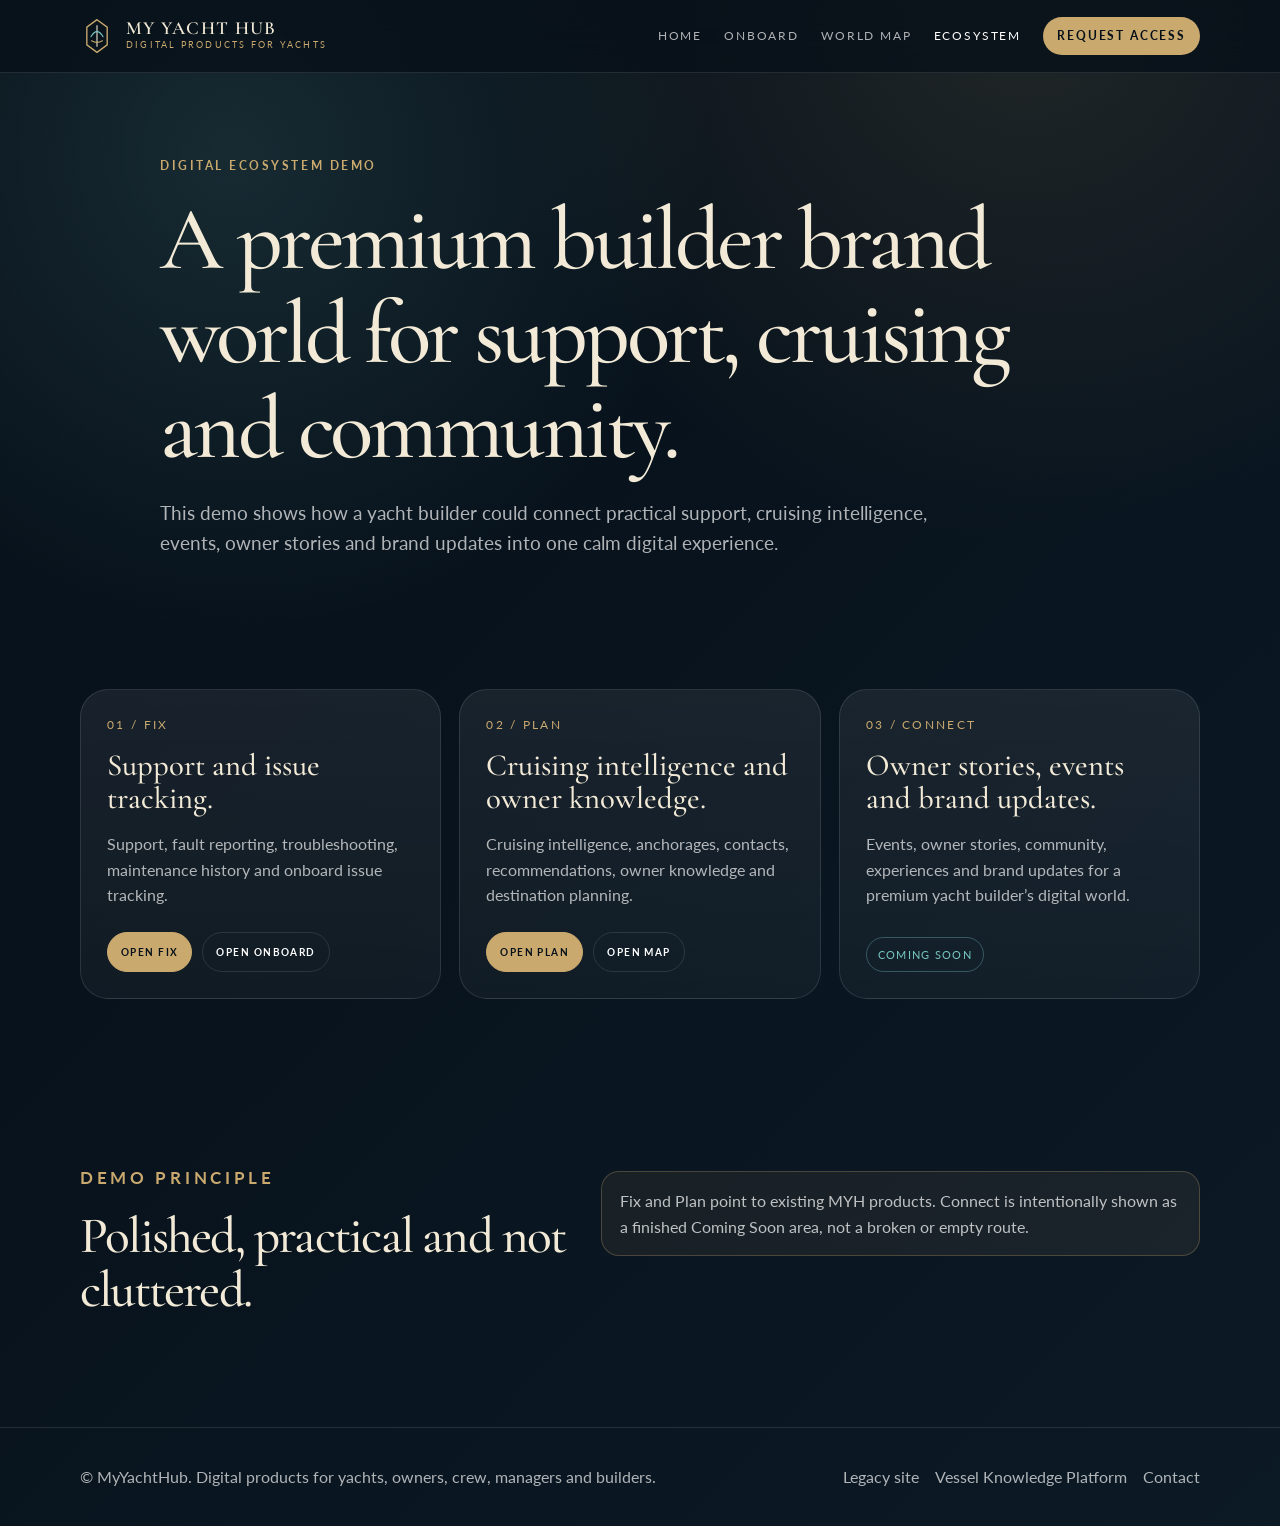
==== ecosystem/index.html @ 70d74034 "Preserve legacy homepage and add MYH gateway" ====
<!doctype html>
<html lang="en">
<head>
  <meta charset="utf-8" />
  <meta name="viewport" content="width=device-width, initial-scale=1.0" />
  <title>MyYachtHub — Digital Products for Yachts</title>
  <meta name="description" content="MyYachtHub builds digital products that make yachts easier to use, manage and understand." />
  <meta property="og:type" content="website" />
  <meta property="og:url" content="https://www.myyachthub.co.uk/" />
  <meta property="og:title" content="MyYachtHub — Digital Products for Yachts" />
  <meta property="og:description" content="A calm public gateway to Onboard, Oyster World Map and the MYH digital ecosystem demo." />
  <meta name="twitter:card" content="summary_large_image" />
  <link rel="preconnect" href="https://fonts.googleapis.com" />
  <link rel="preconnect" href="https://fonts.gstatic.com" crossorigin />
  <link href="https://fonts.googleapis.com/css2?family=Cormorant+Garamond:wght@400;500;600&family=Lato:wght@300;400;700&display=swap" rel="stylesheet" />
  <link rel="stylesheet" href="/assets/gateway.css" />
</head>
<body>
<a class="skip-link" href="#main">Skip to content</a>
<header class="site-header">
  <div class="container nav">
    <a class="brand" href="/" aria-label="MyYachtHub home">
      <svg class="brand-mark" viewBox="0 0 48 56" fill="none" aria-hidden="true" xmlns="http://www.w3.org/2000/svg"><path d="M24 4L39 15V41L24 52L9 41V15L24 4Z" stroke="#c9a96e" stroke-width="2"/><path d="M24 12V44" stroke="#f2ead6" stroke-width="1.6"/><path d="M15 29C18 24 21 21.5 24 21.5C27 21.5 30 24 33 29" stroke="#77c6c2" stroke-width="1.6" stroke-linecap="round"/><path d="M16 35C21 38 27 38 32 35" stroke="#c9a96e" stroke-width="1.6" stroke-linecap="round"/></svg>
      <span class="brand-text"><span class="brand-name">MY YACHT HUB</span><span class="brand-subtitle">Digital products for yachts</span></span>
    </a>
    <nav class="nav-links" aria-label="Primary navigation">
      <a href="/">Home</a>
      <a href="/onboard/">Onboard</a>
      <a href="/world-map/">World Map</a>
      <a href="/ecosystem/" aria-current="page">Ecosystem</a>
      <a class="nav-cta" href="mailto:hello@myyachthub.com?subject=MYH%20access%20request">Request Access</a>
    </nav>
  </div>
</header>
<main id="main">
<section class="product-hero">
  <div class="container">
    <p class="eyebrow">Digital Ecosystem Demo</p>
    <h1>A premium builder brand world for support, cruising and community.</h1>
    <p class="product-summary">This demo shows how a yacht builder could connect practical support, cruising intelligence, events, owner stories and brand updates into one calm digital experience.</p>
  </div>
</section>
<section class="section" id="ecosystem-areas">
  <div class="container">
    <div class="ecosystem-grid">
      <article class="ecosystem-card" id="fix">
        <span class="number">01 / Fix</span>
        <h3>Support and issue tracking.</h3>
        <p>Support, fault reporting, troubleshooting, maintenance history and onboard issue tracking.</p>
        <div class="card-actions"><a class="button primary" href="/onboard/">Open Fix</a><a class="button" href="/onboard/#app-access">Open Onboard</a></div>
      </article>
      <article class="ecosystem-card" id="plan">
        <span class="number">02 / Plan</span>
        <h3>Cruising intelligence and owner knowledge.</h3>
        <p>Cruising intelligence, anchorages, contacts, recommendations, owner knowledge and destination planning.</p>
        <div class="card-actions"><a class="button primary" href="/world-map/">Open Plan</a><a class="button" href="/world-map/#map-access">Open Map</a></div>
      </article>
      <article class="ecosystem-card" id="connect">
        <span class="number">03 / Connect</span>
        <h3>Owner stories, events and brand updates.</h3>
        <p>Events, owner stories, community, experiences and brand updates for a premium yacht builder’s digital world.</p>
        <span class="coming-soon">Coming soon</span>
      </article>
    </div>
  </div>
</section>
<section class="section">
  <div class="container split">
    <div class="section-head"><p class="eyebrow">Demo principle</p><h2>Polished, practical and not cluttered.</h2></div>
    <div class="notice">Fix and Plan point to existing MYH products. Connect is intentionally shown as a finished Coming Soon area, not a broken or empty route.</div>
  </div>
</section>
</main>
<footer class="footer">
  <div class="container footer-grid">
    <p>© MyYachtHub. Digital products for yachts, owners, crew, managers and builders.</p>
    <div class="footer-links">
      <a href="/legacy/">Legacy site</a>
      <a href="https://app.myyachthub.co.uk">Vessel Knowledge Platform</a>
      <a href="mailto:hello@myyachthub.com">Contact</a>
    </div>
  </div>
</footer>
</body>
</html>
---- assets/gateway.css ----
*, *::before, *::after { box-sizing: border-box; }
:root {
  --navy: #071019;
  --navy-2: #0b1722;
  --navy-3: #102333;
  --cream: #f2ead6;
  --white: #ffffff;
  --muted: rgba(255,255,255,0.68);
  --soft: rgba(255,255,255,0.48);
  --line: rgba(255,255,255,0.11);
  --gold: #c9a96e;
  --gold-2: #e0c487;
  --teal: #77c6c2;
  --shadow: 0 24px 70px rgba(0,0,0,0.32);
  --radius-lg: 28px;
  --radius-md: 18px;
}
html { scroll-behavior: smooth; }
body {
  margin: 0;
  min-height: 100vh;
  background:
    radial-gradient(circle at 18% 10%, rgba(119,198,194,0.14), transparent 30rem),
    radial-gradient(circle at 80% 0%, rgba(201,169,110,0.13), transparent 34rem),
    linear-gradient(135deg, var(--navy) 0%, #08131d 45%, #0c1a26 100%);
  color: var(--white);
  font-family: Lato, Inter, ui-sans-serif, system-ui, -apple-system, BlinkMacSystemFont, "Segoe UI", sans-serif;
  line-height: 1.6;
}
a { color: inherit; }
.container { width: min(1120px, calc(100% - 40px)); margin: 0 auto; }
.skip-link { position: absolute; left: -999px; top: 12px; background: var(--gold); color: #08131d; padding: 10px 14px; z-index: 999; }
.skip-link:focus { left: 12px; }
.site-header {
  position: sticky;
  top: 0;
  z-index: 40;
  backdrop-filter: blur(18px);
  background: rgba(7,16,25,0.78);
  border-bottom: 1px solid var(--line);
}
.nav { min-height: 72px; display: flex; align-items: center; justify-content: space-between; gap: 24px; }
.brand { display: inline-flex; align-items: center; gap: 12px; text-decoration: none; }
.brand-mark { width: 34px; height: 38px; flex: 0 0 auto; }
.brand-text { display: grid; gap: 1px; }
.brand-name { font-family: "Cormorant Garamond", Georgia, serif; color: var(--cream); font-size: 1.16rem; letter-spacing: 0.07em; font-weight: 600; line-height: 1; }
.brand-subtitle { color: var(--gold); font-size: 0.58rem; letter-spacing: 0.24em; text-transform: uppercase; }
.nav-links { display: flex; align-items: center; gap: 22px; }
.nav-links a { color: var(--muted); text-decoration: none; font-size: 0.72rem; letter-spacing: 0.16em; text-transform: uppercase; transition: color 160ms ease; }
.nav-links a:hover, .nav-links a[aria-current="page"] { color: var(--white); }
.nav-links .nav-cta { color: #071019; background: var(--gold); padding: 10px 14px; border-radius: 999px; font-weight: 700; }
.nav-links .nav-cta:hover { color: #071019; background: var(--gold-2); }
.hero { padding: 92px 0 74px; }
.hero-grid { display: grid; grid-template-columns: minmax(0, 1.08fr) minmax(320px, 0.92fr); gap: 42px; align-items: center; }
.eyebrow { color: var(--gold); text-transform: uppercase; letter-spacing: 0.22em; font-size: 0.72rem; font-weight: 700; margin: 0 0 18px; }
h1, h2, h3 { font-family: "Cormorant Garamond", Georgia, serif; color: var(--cream); line-height: 1.05; margin: 0; font-weight: 500; }
h1 { font-size: clamp(3rem, 7vw, 6.4rem); letter-spacing: -0.04em; max-width: 920px; }
h2 { font-size: clamp(2.1rem, 4vw, 4.2rem); letter-spacing: -0.035em; }
h3 { font-size: clamp(1.45rem, 2.4vw, 2.25rem); }
p { color: var(--muted); margin: 0; }
.hero-copy { max-width: 680px; color: rgba(255,255,255,0.76); font-size: clamp(1.05rem, 1.7vw, 1.34rem); margin: 24px 0 0; }
.hero-support { color: var(--soft); max-width: 760px; margin-top: 16px; font-size: 1rem; }
.actions { display: flex; flex-wrap: wrap; gap: 12px; margin-top: 30px; }
.button { display: inline-flex; align-items: center; justify-content: center; gap: 8px; min-height: 46px; padding: 0 18px; border-radius: 999px; border: 1px solid var(--line); text-decoration: none; color: var(--white); font-size: 0.74rem; letter-spacing: 0.14em; text-transform: uppercase; font-weight: 700; transition: transform 160ms ease, border-color 160ms ease, background 160ms ease; }
.button:hover { transform: translateY(-1px); border-color: rgba(255,255,255,0.25); background: rgba(255,255,255,0.05); }
.button.primary { background: var(--gold); border-color: var(--gold); color: #071019; }
.button.primary:hover { background: var(--gold-2); }
.button.ghost { color: var(--cream); }
.gateway-panel { position: relative; border: 1px solid var(--line); border-radius: var(--radius-lg); padding: 24px; background: linear-gradient(145deg, rgba(255,255,255,0.085), rgba(255,255,255,0.035)); box-shadow: var(--shadow); overflow: hidden; }
.gateway-panel::before { content: ""; position: absolute; inset: 0; background: linear-gradient(140deg, rgba(119,198,194,0.13), transparent 38%, rgba(201,169,110,0.10)); pointer-events: none; }
.panel-inner { position: relative; display: grid; gap: 16px; }
.panel-kicker { color: var(--teal); font-size: 0.72rem; letter-spacing: 0.18em; text-transform: uppercase; }
.panel-list { list-style: none; display: grid; gap: 12px; padding: 0; margin: 0; }
.panel-list li { border: 1px solid var(--line); border-radius: 16px; padding: 14px 15px; background: rgba(7,16,25,0.45); color: rgba(255,255,255,0.72); }
.panel-list strong { display: block; color: var(--cream); font-family: "Cormorant Garamond", Georgia, serif; font-size: 1.25rem; font-weight: 500; margin-bottom: 2px; }
.section { padding: 76px 0; }
.section-head { max-width: 760px; margin-bottom: 34px; }
.section-head p { margin-top: 14px; font-size: 1.05rem; }
.card-grid { display: grid; grid-template-columns: repeat(3, minmax(0, 1fr)); gap: 18px; }
.card { min-height: 100%; border: 1px solid var(--line); border-radius: var(--radius-lg); padding: 24px; background: rgba(255,255,255,0.055); box-shadow: 0 18px 55px rgba(0,0,0,0.18); display: flex; flex-direction: column; gap: 18px; }
.card .tag { color: var(--teal); text-transform: uppercase; letter-spacing: 0.18em; font-size: 0.68rem; font-weight: 700; }
.card p { color: rgba(255,255,255,0.66); }
.card-actions { display: flex; flex-wrap: wrap; gap: 10px; margin-top: auto; }
.card-actions .button { min-height: 40px; padding: 0 13px; font-size: 0.64rem; }
.product-hero { padding: 84px 0 54px; }
.product-hero .container { max-width: 960px; }
.product-summary { margin-top: 22px; font-size: 1.2rem; max-width: 800px; }
.info-strip { display: grid; grid-template-columns: repeat(3, 1fr); gap: 14px; margin-top: 34px; }
.info-item { border: 1px solid var(--line); border-radius: var(--radius-md); background: rgba(255,255,255,0.05); padding: 18px; }
.info-item strong { color: var(--cream); display: block; margin-bottom: 6px; }
.split { display: grid; grid-template-columns: 0.9fr 1.1fr; gap: 30px; align-items: start; }
.feature-list { display: grid; gap: 12px; }
.feature { border-left: 2px solid var(--gold); padding: 7px 0 7px 16px; }
.feature strong { color: var(--cream); }
.ecosystem-grid { display: grid; grid-template-columns: repeat(3, 1fr); gap: 18px; }
.ecosystem-card { border: 1px solid var(--line); border-radius: var(--radius-lg); padding: 26px; background: linear-gradient(180deg, rgba(255,255,255,0.07), rgba(255,255,255,0.035)); min-height: 310px; display: flex; flex-direction: column; gap: 16px; }
.ecosystem-card .number { color: var(--gold); font-size: 0.72rem; letter-spacing: 0.2em; text-transform: uppercase; }
.coming-soon { display: inline-flex; align-self: flex-start; margin-top: auto; border: 1px solid rgba(119,198,194,0.35); color: var(--teal); border-radius: 999px; padding: 8px 11px; font-size: 0.68rem; letter-spacing: 0.12em; text-transform: uppercase; }
.footer { border-top: 1px solid var(--line); padding: 36px 0; color: var(--soft); }
.footer-grid { display: flex; flex-wrap: wrap; align-items: center; justify-content: space-between; gap: 16px; }
.footer-links { display: flex; flex-wrap: wrap; gap: 16px; }
.footer-links a { color: var(--muted); text-decoration: none; }
.footer-links a:hover { color: var(--white); }
.notice { border: 1px solid rgba(201,169,110,0.28); border-radius: var(--radius-md); background: rgba(201,169,110,0.08); padding: 16px 18px; color: rgba(255,255,255,0.72); margin-top: 20px; }
@media (max-width: 900px) {
  .nav { align-items: flex-start; padding: 16px 0; flex-direction: column; }
  .nav-links { width: 100%; overflow-x: auto; padding-bottom: 4px; gap: 16px; }
  .hero-grid, .split { grid-template-columns: 1fr; }
  .card-grid, .ecosystem-grid, .info-strip { grid-template-columns: 1fr; }
  .hero { padding-top: 58px; }
}
@media (max-width: 560px) {
  .container { width: min(100% - 28px, 1120px); }
  .nav-links a { font-size: 0.66rem; }
  .brand-name { font-size: 1rem; }
  h1 { font-size: clamp(2.55rem, 14vw, 4rem); }
  .section, .product-hero { padding: 54px 0; }
  .card, .gateway-panel, .ecosystem-card { border-radius: 20px; padding: 20px; }
}

.domain-note {
  margin-top: 1rem;
  color: var(--muted);
  font-size: 0.95rem;
  line-height: 1.6;
}

.domain-note strong {
  color: var(--cream);
  font-weight: 700;
}
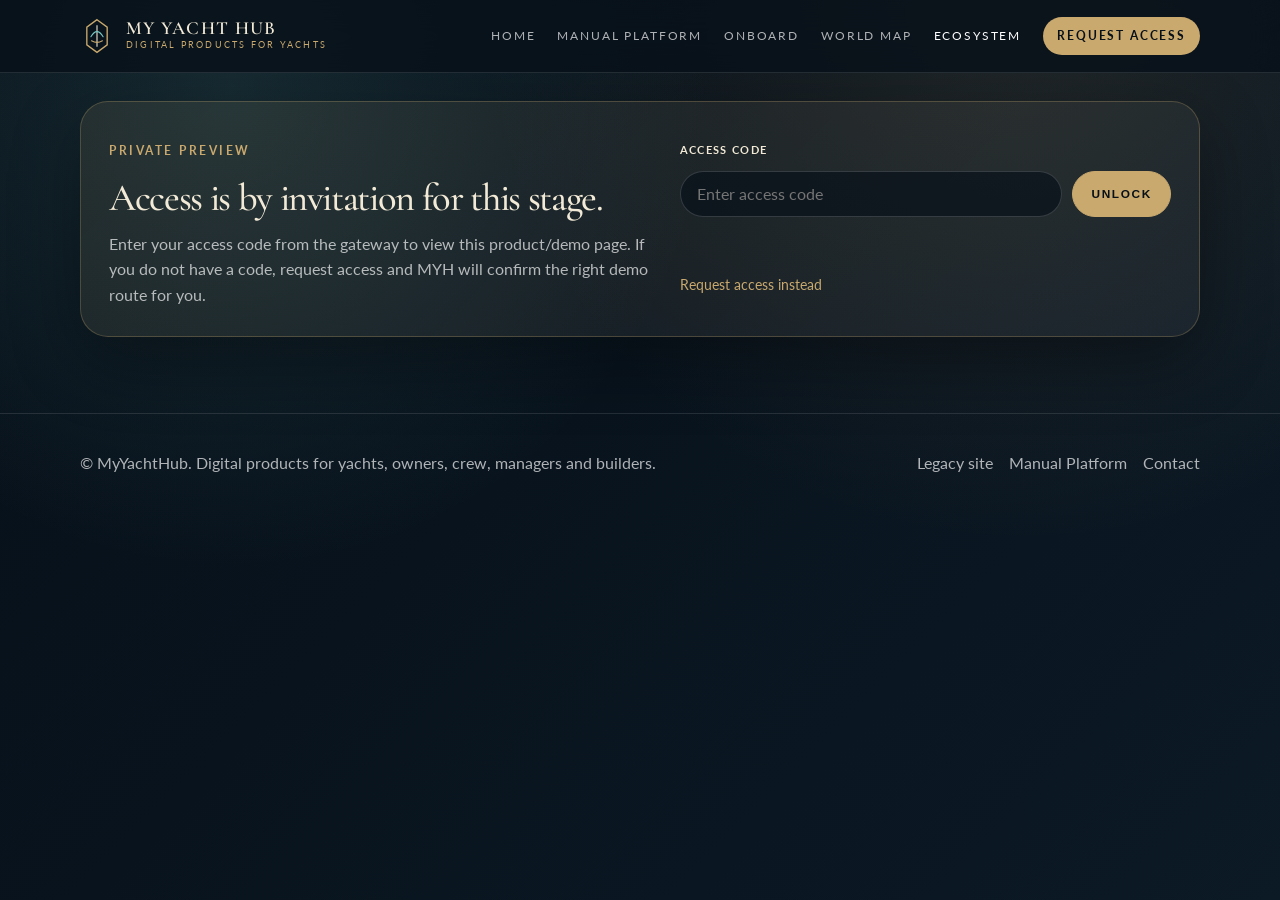
==== commit 649bbb4d: "Add gated four-product gateway" ====
--- a/ecosystem/index.html
+++ b/ecosystem/index.html
@@ -1,19 +1,22 @@
 <!doctype html>
-<html lang="en">
+<html lang="en" class="access-locked">
 <head>
   <meta charset="utf-8" />
   <meta name="viewport" content="width=device-width, initial-scale=1.0" />
   <title>MyYachtHub — Digital Products for Yachts</title>
-  <meta name="description" content="MyYachtHub builds digital products that make yachts easier to use, manage and understand." />
+  <meta name="description" content="MyYachtHub creates elegant, practical digital tools for yacht brands, owners, crew and managers." />
+  <meta name="robots" content="noindex,nofollow,noarchive" />
   <meta property="og:type" content="website" />
   <meta property="og:url" content="https://www.myyachthub.co.uk/" />
   <meta property="og:title" content="MyYachtHub — Digital Products for Yachts" />
-  <meta property="og:description" content="A calm public gateway to Onboard, Oyster World Map and the MYH digital ecosystem demo." />
+  <meta property="og:description" content="A calm public gateway to the Manual Platform, Onboard, World Map and the MYH digital ecosystem demo." />
   <meta name="twitter:card" content="summary_large_image" />
   <link rel="preconnect" href="https://fonts.googleapis.com" />
   <link rel="preconnect" href="https://fonts.gstatic.com" crossorigin />
   <link href="https://fonts.googleapis.com/css2?family=Cormorant+Garamond:wght@400;500;600&family=Lato:wght@300;400;700&display=swap" rel="stylesheet" />
   <link rel="stylesheet" href="/assets/gateway.css" />
+  <script src="/assets/access-config.js" defer></script>
+  <script src="/assets/access-gate.js" defer></script>
 </head>
 <body>
 <a class="skip-link" href="#main">Skip to content</a>
@@ -25,6 +28,7 @@
     </a>
     <nav class="nav-links" aria-label="Primary navigation">
       <a href="/">Home</a>
+      <a href="/manual-platform/">Manual Platform</a>
       <a href="/onboard/">Onboard</a>
       <a href="/world-map/">World Map</a>
       <a href="/ecosystem/" aria-current="page">Ecosystem</a>
@@ -33,41 +37,59 @@
   </div>
 </header>
 <main id="main">
-<section class="product-hero">
+<section class="section access-panel" data-route-gate hidden>
+  <div class="container access-card">
+    <div>
+      <p class="eyebrow">Private preview</p>
+      <h2>Access is by invitation for this stage.</h2>
+      <p>Enter your access code from the gateway to view this product/demo page. If you do not have a code, request access and MYH will confirm the right demo route for you.</p>
+    </div>
+    <form class="access-form" data-access-form>
+      <label for="access-code-ecosystem">Access code</label>
+      <div class="access-form-row">
+        <input id="access-code-ecosystem" name="access-code" type="password" autocomplete="off" placeholder="Enter access code" />
+        <button class="button primary" type="submit">Unlock</button>
+      </div>
+      <p class="access-message" data-access-message></p>
+      <a class="request-link" href="mailto:hello@myyachthub.com?subject=MYH%20access%20request">Request access instead</a>
+    </form>
+  </div>
+</section>
+<section class="product-hero" data-gated-route>
   <div class="container">
     <p class="eyebrow">Digital Ecosystem Demo</p>
     <h1>A premium builder brand world for support, cruising and community.</h1>
     <p class="product-summary">This demo shows how a yacht builder could connect practical support, cruising intelligence, events, owner stories and brand updates into one calm digital experience.</p>
   </div>
 </section>
-<section class="section" id="ecosystem-areas">
+<section class="section" id="ecosystem-areas" data-gated-route>
   <div class="container">
     <div class="ecosystem-grid">
       <article class="ecosystem-card" id="fix">
         <span class="number">01 / Fix</span>
-        <h3>Support and issue tracking.</h3>
-        <p>Support, fault reporting, troubleshooting, maintenance history and onboard issue tracking.</p>
-        <div class="card-actions"><a class="button primary" href="/onboard/">Open Fix</a><a class="button" href="/onboard/#app-access">Open Onboard</a></div>
+        <h3>Support, troubleshooting and maintenance flow.</h3>
+        <p>Fault reporting, troubleshooting, support requests, maintenance history, parts used, cost tracking and owner/builder support flow should be powered by Onboard rather than copied into a separate Fix app.</p>
+        <div class="card-actions"><a class="button primary" href="/onboard/">View Fix wrapper</a><a class="button" href="/onboard/#app-access">Open Onboard status</a></div>
       </article>
       <article class="ecosystem-card" id="plan">
         <span class="number">02 / Plan</span>
-        <h3>Cruising intelligence and owner knowledge.</h3>
-        <p>Cruising intelligence, anchorages, contacts, recommendations, owner knowledge and destination planning.</p>
-        <div class="card-actions"><a class="button primary" href="/world-map/">Open Plan</a><a class="button" href="/world-map/#map-access">Open Map</a></div>
+        <h3>Cruising intelligence, trips and yacht admin.</h3>
+        <p>World map intelligence sits beside rally planning, itineraries, budgets, pre-departure checklists, destination notes, useful contacts and trip admin. The map layer should be powered by World Map rather than duplicated.</p>
+        <div class="card-actions"><a class="button primary" href="/world-map/">View Plan wrapper</a><a class="button" href="/world-map/#map-access">Open Map status</a></div>
       </article>
       <article class="ecosystem-card" id="connect">
         <span class="number">03 / Connect</span>
-        <h3>Owner stories, events and brand updates.</h3>
-        <p>Events, owner stories, community, experiences and brand updates for a premium yacht builder’s digital world.</p>
+        <h3>Events, owner stories and brand communications.</h3>
+        <p>Events, owner stories, brand communications, community, offers, service updates and optional owner-to-owner connection. This remains a polished demo area until a dedicated product scope is confirmed.</p>
         <span class="coming-soon">Coming soon</span>
       </article>
     </div>
   </div>
 </section>
-<section class="section">
+<section class="section" data-gated-route>
   <div class="container split">
-    <div class="section-head"><p class="eyebrow">Demo principle</p><h2>Polished, practical and not cluttered.</h2></div>
-    <div class="notice">Fix and Plan point to existing MYH products. Connect is intentionally shown as a finished Coming Soon area, not a broken or empty route.</div>
+    <div class="section-head"><p class="eyebrow">Demo principle</p><h2>Build once as MYH core, then wrap or theme for the ecosystem demo.</h2></div>
+    <div class="notice">Fix points to Onboard and Plan points to World Map. The ecosystem should frame, theme, link to or demonstrate core products rather than forking them into duplicate applications.</div>
   </div>
 </section>
 </main>
@@ -76,7 +98,7 @@
     <p>© MyYachtHub. Digital products for yachts, owners, crew, managers and builders.</p>
     <div class="footer-links">
       <a href="/legacy/">Legacy site</a>
-      <a href="https://app.myyachthub.co.uk">Vessel Knowledge Platform</a>
+      <a href="/manual-platform/">Manual Platform</a>
       <a href="mailto:hello@myyachthub.com">Contact</a>
     </div>
   </div>
--- a/assets/gateway.css
+++ b/assets/gateway.css
@@ -15,7 +15,7 @@
   --radius-lg: 28px;
   --radius-md: 18px;
 }
-html { scroll-behavior: smooth; }
+html { scroll-behavior: smooth; overflow-x: hidden; }
 body {
   margin: 0;
   min-height: 100vh;
@@ -50,15 +50,15 @@
 .nav-links a:hover, .nav-links a[aria-current="page"] { color: var(--white); }
 .nav-links .nav-cta { color: #071019; background: var(--gold); padding: 10px 14px; border-radius: 999px; font-weight: 700; }
 .nav-links .nav-cta:hover { color: #071019; background: var(--gold-2); }
-.hero { padding: 92px 0 74px; }
-.hero-grid { display: grid; grid-template-columns: minmax(0, 1.08fr) minmax(320px, 0.92fr); gap: 42px; align-items: center; }
+.hero { padding: 82px 0 46px; }
+.hero-grid { display: block; max-width: 900px; }
 .eyebrow { color: var(--gold); text-transform: uppercase; letter-spacing: 0.22em; font-size: 0.72rem; font-weight: 700; margin: 0 0 18px; }
 h1, h2, h3 { font-family: "Cormorant Garamond", Georgia, serif; color: var(--cream); line-height: 1.05; margin: 0; font-weight: 500; }
-h1 { font-size: clamp(3rem, 7vw, 6.4rem); letter-spacing: -0.04em; max-width: 920px; }
+h1 { font-size: clamp(3rem, 5.2vw, 5rem); line-height: 1.03; letter-spacing: -0.035em; max-width: 860px; }
 h2 { font-size: clamp(2.1rem, 4vw, 4.2rem); letter-spacing: -0.035em; }
 h3 { font-size: clamp(1.45rem, 2.4vw, 2.25rem); }
 p { color: var(--muted); margin: 0; }
-.hero-copy { max-width: 680px; color: rgba(255,255,255,0.76); font-size: clamp(1.05rem, 1.7vw, 1.34rem); margin: 24px 0 0; }
+.hero-copy { max-width: 780px; color: rgba(255,255,255,0.76); font-size: clamp(1.03rem, 1.35vw, 1.18rem); line-height: 1.68; margin: 22px 0 0; }
 .hero-support { color: var(--soft); max-width: 760px; margin-top: 16px; font-size: 1rem; }
 .actions { display: flex; flex-wrap: wrap; gap: 12px; margin-top: 30px; }
 .button { display: inline-flex; align-items: center; justify-content: center; gap: 8px; min-height: 46px; padding: 0 18px; border-radius: 999px; border: 1px solid var(--line); text-decoration: none; color: var(--white); font-size: 0.74rem; letter-spacing: 0.14em; text-transform: uppercase; font-weight: 700; transition: transform 160ms ease, border-color 160ms ease, background 160ms ease; }
@@ -66,13 +66,7 @@
 .button.primary { background: var(--gold); border-color: var(--gold); color: #071019; }
 .button.primary:hover { background: var(--gold-2); }
 .button.ghost { color: var(--cream); }
-.gateway-panel { position: relative; border: 1px solid var(--line); border-radius: var(--radius-lg); padding: 24px; background: linear-gradient(145deg, rgba(255,255,255,0.085), rgba(255,255,255,0.035)); box-shadow: var(--shadow); overflow: hidden; }
-.gateway-panel::before { content: ""; position: absolute; inset: 0; background: linear-gradient(140deg, rgba(119,198,194,0.13), transparent 38%, rgba(201,169,110,0.10)); pointer-events: none; }
-.panel-inner { position: relative; display: grid; gap: 16px; }
-.panel-kicker { color: var(--teal); font-size: 0.72rem; letter-spacing: 0.18em; text-transform: uppercase; }
-.panel-list { list-style: none; display: grid; gap: 12px; padding: 0; margin: 0; }
-.panel-list li { border: 1px solid var(--line); border-radius: 16px; padding: 14px 15px; background: rgba(7,16,25,0.45); color: rgba(255,255,255,0.72); }
-.panel-list strong { display: block; color: var(--cream); font-family: "Cormorant Garamond", Georgia, serif; font-size: 1.25rem; font-weight: 500; margin-bottom: 2px; }
+.button.disabled { color: rgba(255,255,255,0.48); border-color: rgba(255,255,255,0.14); background: rgba(255,255,255,0.035); cursor: default; pointer-events: none; }
 .section { padding: 76px 0; }
 .section-head { max-width: 760px; margin-bottom: 34px; }
 .section-head p { margin-top: 14px; font-size: 1.05rem; }
@@ -80,8 +74,8 @@
 .card { min-height: 100%; border: 1px solid var(--line); border-radius: var(--radius-lg); padding: 24px; background: rgba(255,255,255,0.055); box-shadow: 0 18px 55px rgba(0,0,0,0.18); display: flex; flex-direction: column; gap: 18px; }
 .card .tag { color: var(--teal); text-transform: uppercase; letter-spacing: 0.18em; font-size: 0.68rem; font-weight: 700; }
 .card p { color: rgba(255,255,255,0.66); }
-.card-actions { display: flex; flex-wrap: wrap; gap: 10px; margin-top: auto; }
-.card-actions .button { min-height: 40px; padding: 0 13px; font-size: 0.64rem; }
+.card-actions { display: grid; grid-template-columns: repeat(2, minmax(0, 1fr)); gap: 12px; margin-top: auto; align-items: stretch; }
+.card-actions .button { min-height: 44px; width: 100%; padding: 0 14px; font-size: 0.66rem; text-align: center; white-space: nowrap; }
 .product-hero { padding: 84px 0 54px; }
 .product-hero .container { max-width: 960px; }
 .product-summary { margin-top: 22px; font-size: 1.2rem; max-width: 800px; }
@@ -104,18 +98,27 @@
 .notice { border: 1px solid rgba(201,169,110,0.28); border-radius: var(--radius-md); background: rgba(201,169,110,0.08); padding: 16px 18px; color: rgba(255,255,255,0.72); margin-top: 20px; }
 @media (max-width: 900px) {
   .nav { align-items: flex-start; padding: 16px 0; flex-direction: column; }
-  .nav-links { width: 100%; overflow-x: auto; padding-bottom: 4px; gap: 16px; }
-  .hero-grid, .split { grid-template-columns: 1fr; }
+  .nav-links { width: 100%; flex-wrap: wrap; overflow-x: visible; padding-bottom: 0; gap: 12px 16px; }
+  .split { grid-template-columns: 1fr; }
   .card-grid, .ecosystem-grid, .info-strip { grid-template-columns: 1fr; }
-  .hero { padding-top: 58px; }
+  .card-actions { max-width: 520px; }
+  .hero { padding: 58px 0 34px; }
+  .hero-grid { max-width: 760px; }
 }
 @media (max-width: 560px) {
   .container { width: min(100% - 28px, 1120px); }
+  .nav-links { gap: 10px 14px; }
   .nav-links a { font-size: 0.66rem; }
+  .nav-links .nav-cta { padding: 9px 12px; }
   .brand-name { font-size: 1rem; }
-  h1 { font-size: clamp(2.55rem, 14vw, 4rem); }
+  h1 { font-size: clamp(2.25rem, 10.5vw, 3.3rem); line-height: 1.06; letter-spacing: -0.03em; }
+  .hero-copy { font-size: 1rem; line-height: 1.62; margin-top: 18px; }
   .section, .product-hero { padding: 54px 0; }
-  .card, .gateway-panel, .ecosystem-card { border-radius: 20px; padding: 20px; }
+  .card, .ecosystem-card { border-radius: 20px; padding: 20px; }
+  .actions { flex-direction: column; align-items: stretch; }
+  .actions .button { width: 100%; }
+  .card-actions { grid-template-columns: 1fr; max-width: none; }
+  .card-actions .button { min-height: 46px; }
 }
 
 .domain-note {
@@ -129,3 +132,59 @@
   color: var(--cream);
   font-weight: 700;
 }
+
+
+/* Access gate and four-product gateway additions */
+.access-panel { padding-top: 28px; }
+.access-card {
+  display: grid;
+  grid-template-columns: 1.05fr 0.95fr;
+  gap: 28px;
+  align-items: center;
+  border: 1px solid rgba(201,169,110,0.28);
+  border-radius: var(--radius-lg);
+  background: linear-gradient(135deg, rgba(201,169,110,0.10), rgba(255,255,255,0.045));
+  box-shadow: var(--shadow);
+  padding: 28px;
+}
+.access-card h2 { font-size: clamp(2rem, 3vw, 3.15rem); }
+.access-card p { margin-top: 12px; }
+.access-form { display: grid; gap: 12px; }
+.access-form label { color: var(--cream); font-weight: 700; letter-spacing: 0.12em; text-transform: uppercase; font-size: 0.68rem; }
+.access-form-row { display: grid; grid-template-columns: 1fr auto; gap: 10px; }
+.access-form input {
+  min-height: 46px;
+  border-radius: 999px;
+  border: 1px solid rgba(255,255,255,0.16);
+  background: rgba(7,16,25,0.66);
+  color: var(--white);
+  padding: 0 16px;
+  font: inherit;
+}
+.access-form input:focus { outline: 2px solid rgba(201,169,110,0.55); outline-offset: 2px; }
+.access-message { min-height: 1.4em; font-size: 0.9rem; color: var(--muted); }
+.access-message[data-state="success"] { color: var(--teal); }
+.access-message[data-state="error"] { color: #f0b8a8; }
+.request-link { color: var(--gold); text-decoration: none; font-size: 0.9rem; }
+.request-link:hover { color: var(--gold-2); }
+.access-locked [data-gated] { display: none; }
+.access-unlocked [data-gated] { display: block; }
+.access-unlocked [data-route-gate] { display: none; }
+[data-gated-route][hidden], [data-route-gate][hidden] { display: none; }
+.four-card-grid { grid-template-columns: repeat(4, minmax(0, 1fr)); }
+.gated-products:focus { outline: none; }
+
+@media (max-width: 1120px) {
+  .four-card-grid { grid-template-columns: repeat(2, minmax(0, 1fr)); }
+}
+
+@media (max-width: 900px) {
+  .access-card { grid-template-columns: 1fr; }
+}
+
+@media (max-width: 560px) {
+  .access-card { padding: 22px; border-radius: 20px; }
+  .access-form-row { grid-template-columns: 1fr; }
+  .access-form-row .button { width: 100%; }
+  .four-card-grid { grid-template-columns: 1fr; }
+}
